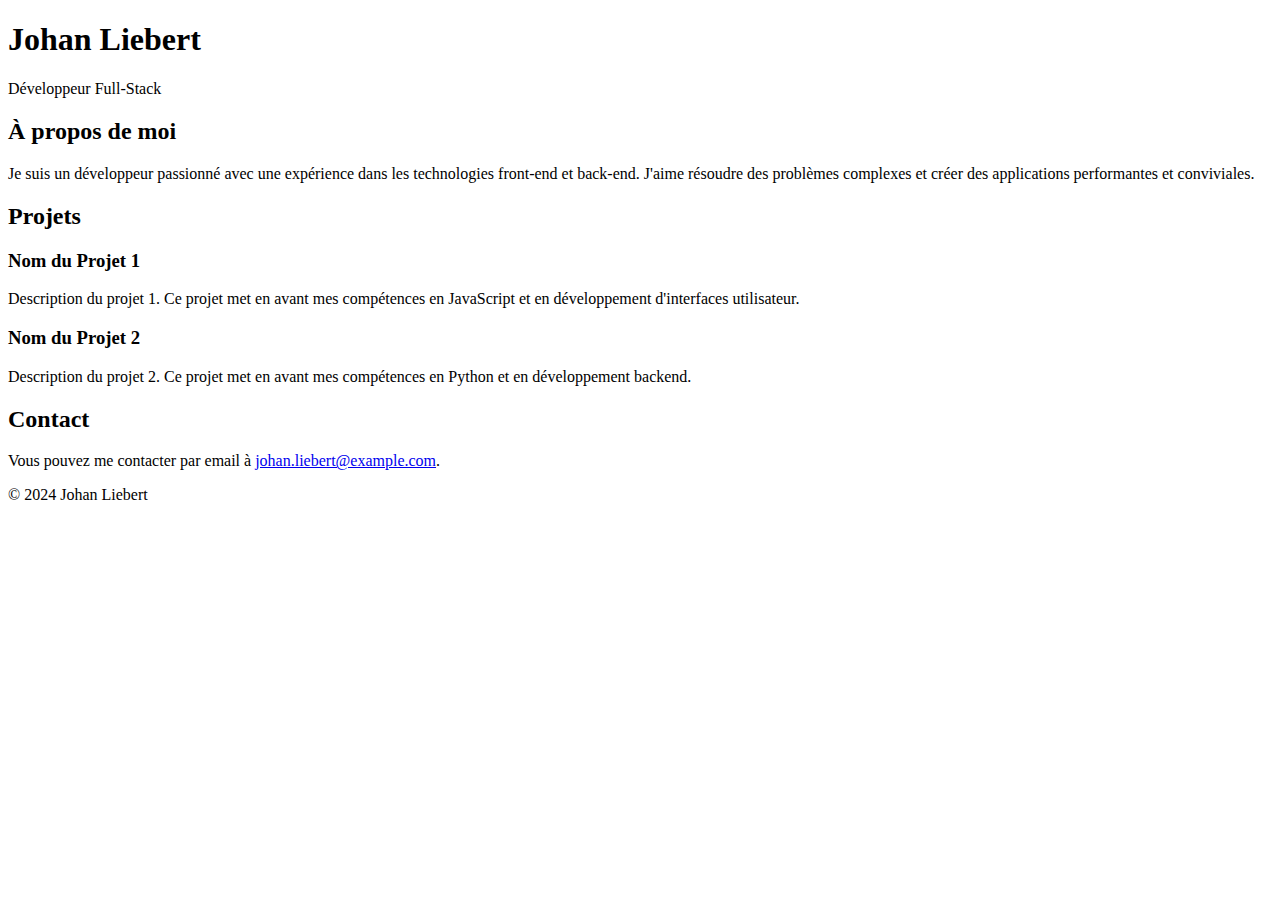
==== index.html @ 1bcf99bc "ajout de index.html et style.css" ====
<!DOCTYPE html>
<html lang="fr">
<head>
    <meta charset="UTF-8">
    <meta name="viewport" content="width=device-width, initial-scale=1.0">
    <title>Portfolio de Johan Liebert</title>
    <link rel="stylesheet" href="styles.css">
</head>
<body>
    <header>
        <h1>Johan Liebert</h1>
        <p>Développeur Full-Stack</p>
    </header>
    
    <section id="about">
        <h2>À propos de moi</h2>
        <p>Je suis un développeur passionné avec une expérience dans les technologies front-end et back-end. J'aime résoudre des problèmes complexes et créer des applications performantes et conviviales.</p>
    </section>
    
    <section id="projects">
        <h2>Projets</h2>
        <div class="project">
            <h3>Nom du Projet 1</h3>
            <p>Description du projet 1. Ce projet met en avant mes compétences en JavaScript et en développement d'interfaces utilisateur.</p>
        </div>
        <div class="project">
            <h3>Nom du Projet 2</h3>
            <p>Description du projet 2. Ce projet met en avant mes compétences en Python et en développement backend.</p>
        </div>
        <!-- Ajoute d'autres projets ici -->
    </section>
    
    <section id="contact">
        <h2>Contact</h2>
        <p>Vous pouvez me contacter par email à <a href="mailto:johan.liebert@example.com">johan.liebert@example.com</a>.</p>
    </section>
    
    <footer>
        <p>&copy; 2024 Johan Liebert</p>
    </footer>
</body>
</html>
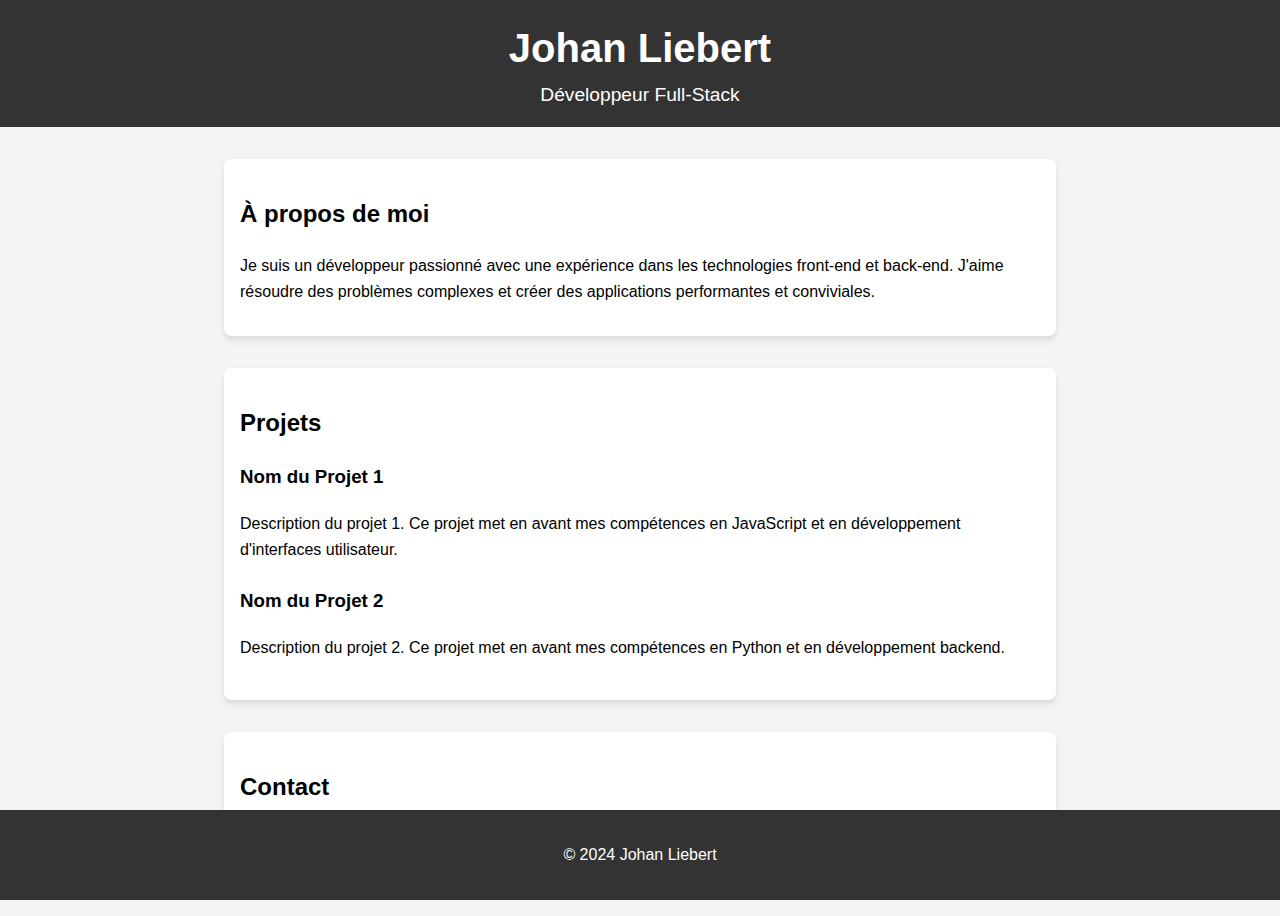
==== commit 7fbad09f: "mise a jour du style" ====
--- a/index.html
+++ b/index.html
@@ -4,7 +4,7 @@
     <meta charset="UTF-8">
     <meta name="viewport" content="width=device-width, initial-scale=1.0">
     <title>Portfolio de Johan Liebert</title>
-    <link rel="stylesheet" href="styles.css">
+    <link rel="stylesheet" href="style/style.css">
 </head>
 <body>
     <header>
--- a/style/style.css
+++ b/style/style.css
@@ -0,0 +1,47 @@
+body {
+    font-family: Arial, sans-serif;
+    margin: 0;
+    padding: 0;
+    line-height: 1.6;
+    background-color: #f4f4f4;
+}
+
+header {
+    background-color: #333;
+    color: #fff;
+    text-align: center;
+    padding: 1rem 0;
+}
+
+header h1 {
+    margin: 0;
+    font-size: 2.5rem;
+}
+
+header p {
+    margin: 0;
+    font-size: 1.2rem;
+}
+
+section {
+    margin: 2rem auto;
+    padding: 1rem;
+    max-width: 800px;
+    background-color: #fff;
+    border-radius: 8px;
+    box-shadow: 0 4px 6px rgba(0, 0, 0, 0.1);
+}
+
+.project {
+    margin-bottom: 1.5rem;
+}
+
+footer {
+    text-align: center;
+    padding: 1rem 0;
+    background-color: #333;
+    color: #fff;
+    position: absolute;
+    width: 100%;
+    bottom: 0;
+}
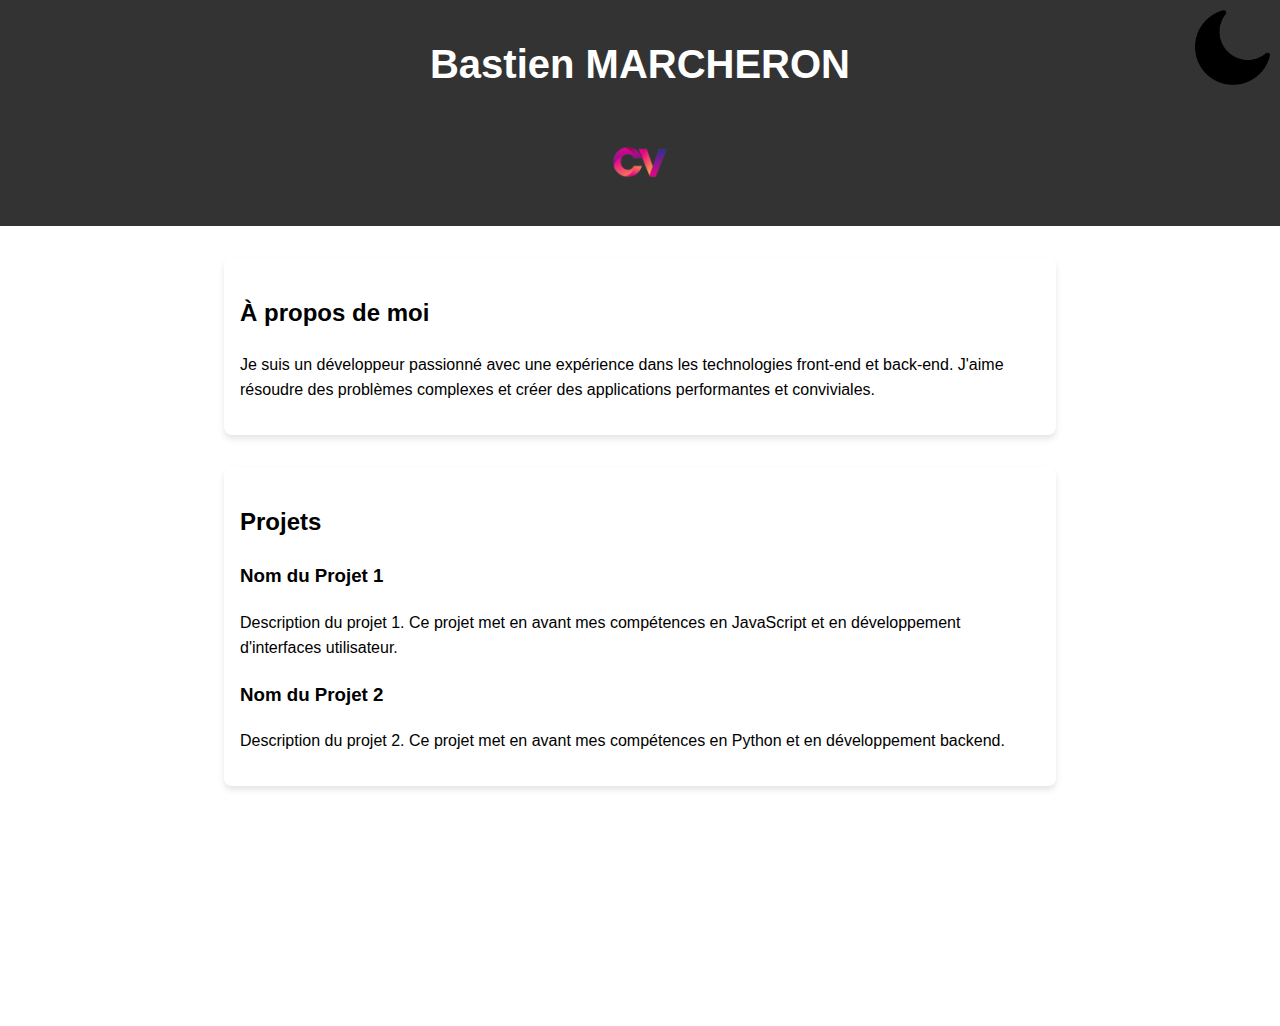
==== commit 95ee31b2: "ajout du style, logo, cv, js" ====
--- a/index.html
+++ b/index.html
@@ -3,13 +3,24 @@
 <head>
     <meta charset="UTF-8">
     <meta name="viewport" content="width=device-width, initial-scale=1.0">
-    <title>Portfolio de Johan Liebert</title>
+    <title>Portfolio de Bastien MARCHERON</title>
+
     <link rel="stylesheet" href="style/style.css">
+    <script src="script/script.js"></script>
+    
 </head>
 <body>
     <header>
-        <h1>Johan Liebert</h1>
-        <p>Développeur Full-Stack</p>
+        <h1>Bastien MARCHERON</h1>
+
+        <div id="theme-toggle">
+            <img src="logo/moon.png" alt="Changer le thème" id="theme-icon">
+        </div>
+
+        <a href="pdf/CV.pdf" download="CV.pdf" id="cv-download" target="_blank">
+            <img src="logo/cv-logo.png" alt="Télécharger mon CV" id="cv-icon">
+        </a>
+
     </header>
     
     <section id="about">
@@ -30,13 +41,12 @@
         <!-- Ajoute d'autres projets ici -->
     </section>
     
-    <section id="contact">
-        <h2>Contact</h2>
-        <p>Vous pouvez me contacter par email à <a href="mailto:johan.liebert@example.com">johan.liebert@example.com</a>.</p>
+    <section id="social">
+        <h2>Me contacter</h2>
+        <ul>
+            <li><a href="https://mail.google.com/mail/?view=cm&fs=1&to=bastien.marcheron@gmail.com" target="_blank">Gmail</a></li>
+            <li><a href="https://www.linkedin.com/in/bastien-marcheron-61b1a7242/" target="_blank">LinkedIn</a></li>
+        </ul>
     </section>
-    
-    <footer>
-        <p>&copy; 2024 Johan Liebert</p>
-    </footer>
 </body>
 </html>
--- a/style/style.css
+++ b/style/style.css
@@ -1,27 +1,36 @@
 body {
-    font-family: Arial, sans-serif;
+    font-family: Verdana, sans-serif;
     margin: 0;
     padding: 0;
     line-height: 1.6;
-    background-color: #f4f4f4;
+    background-color: white;
+}
+
+body, section {
+    transition: background-color 0.25s ease, box-shadow 0.25s ease;
 }
 
 header {
     background-color: #333;
-    color: #fff;
+    color: white;
     text-align: center;
     padding: 1rem 0;
 }
 
 header h1 {
+    font-size: 2.5rem;
     margin: 0;
-    font-size: 2.5rem;
+    color: white;
+    padding: 1rem;
+    border-radius: 5px;
+    transition: transform 0.5s ease; 
 }
 
-header p {
-    margin: 0;
-    font-size: 1.2rem;
+header h1:hover {
+    transform: scale(1.05);
+    text-shadow: 0 0 12px rgba(0, 170, 255, 0.9), 0 0 25px rgba(0, 170, 255, 0.7);
 }
+
 
 section {
     margin: 2rem auto;
@@ -32,16 +41,140 @@
     box-shadow: 0 4px 6px rgba(0, 0, 0, 0.1);
 }
 
-.project {
-    margin-bottom: 1.5rem;
+
+ul {
+    display: flex;
+    justify-content: center;
+    padding: 0;
+    list-style-type: none;
 }
 
-footer {
-    text-align: center;
-    padding: 1rem 0;
-    background-color: #333;
-    color: #fff;
+li {
+    margin: 0 20px;
+}
+
+li a {
+    display: inline-block;
+    padding: 10px 15px;
+    border: 2px solid #333;
+    border-radius: 20px;
+    box-shadow: 2px 2px 6px rgba(0, 0, 0, 0.7);
+    font-style: italic;
+    color: inherit;
+    text-decoration: none;
+    position: relative;
+    transition: all 0.3s ease;
+}
+
+li a:hover {
+    border-color: #0073e6;
+    text-decoration: underline;
+}
+
+li a::after {
+    content: ' ➔'; /* Petite flèche après le texte */
+    transition: margin-left 0.3s ease;
+}
+
+li a:hover::after {
+    margin-left: 5px;
+}
+
+
+#theme-toggle {
     position: absolute;
+    top: 10px;
+    right: 10px;
+    width: 75px;
+    height: 75px;
+    cursor: pointer;
+    background-size: cover;
+    background-repeat: no-repeat;
+    background-position: center;
+    transition: background-image 0.3s ease;
+}
+
+#theme-icon {
     width: 100%;
-    bottom: 0;
+    height: 100%;
+    object-fit: cover;
 }
+
+#cv-download {
+    display: inline-block;
+    margin-top: 10px;
+}
+
+#cv-icon {
+    width: 80px;
+    height: 80px;
+    cursor: pointer;
+    transition: transform 0.5s ease;
+}
+
+#cv-icon:hover {
+    transform: scale(1.1);
+}
+
+#social {
+    opacity: 0;
+    transition: opacity 0.5s ease-in-out;
+}
+
+#social.visible {
+    opacity: 1;
+}
+
+
+
+/* Media Queries */
+@media (max-width: 768px) {
+    header h1 {
+        font-size: 2rem;
+    }
+
+    section {
+        padding: 0.5rem;
+        font-size: 0.875rem;
+    }
+
+    a {
+        font-size: 0.875rem;
+    }
+
+    #theme-toggle {
+        width: 60px;
+        height: 60px;
+    }
+
+    #cv-icon {
+        width: 60px;
+        height: 60px;
+    }
+}
+
+@media (max-width: 480px) {
+    header h1 {
+        font-size: 1.5rem;
+    }
+
+    section {
+        margin: 1rem auto;
+        padding: 0.5rem;
+        font-size: 0.75rem;
+    }
+
+    a {
+        font-size: 0.75rem;
+    }
+
+    #theme-toggle {
+        width: 50px;
+        height: 50px;
+    }
+
+    #cv-icon {
+        width: 40px;
+        height: 40px;
+    }
+}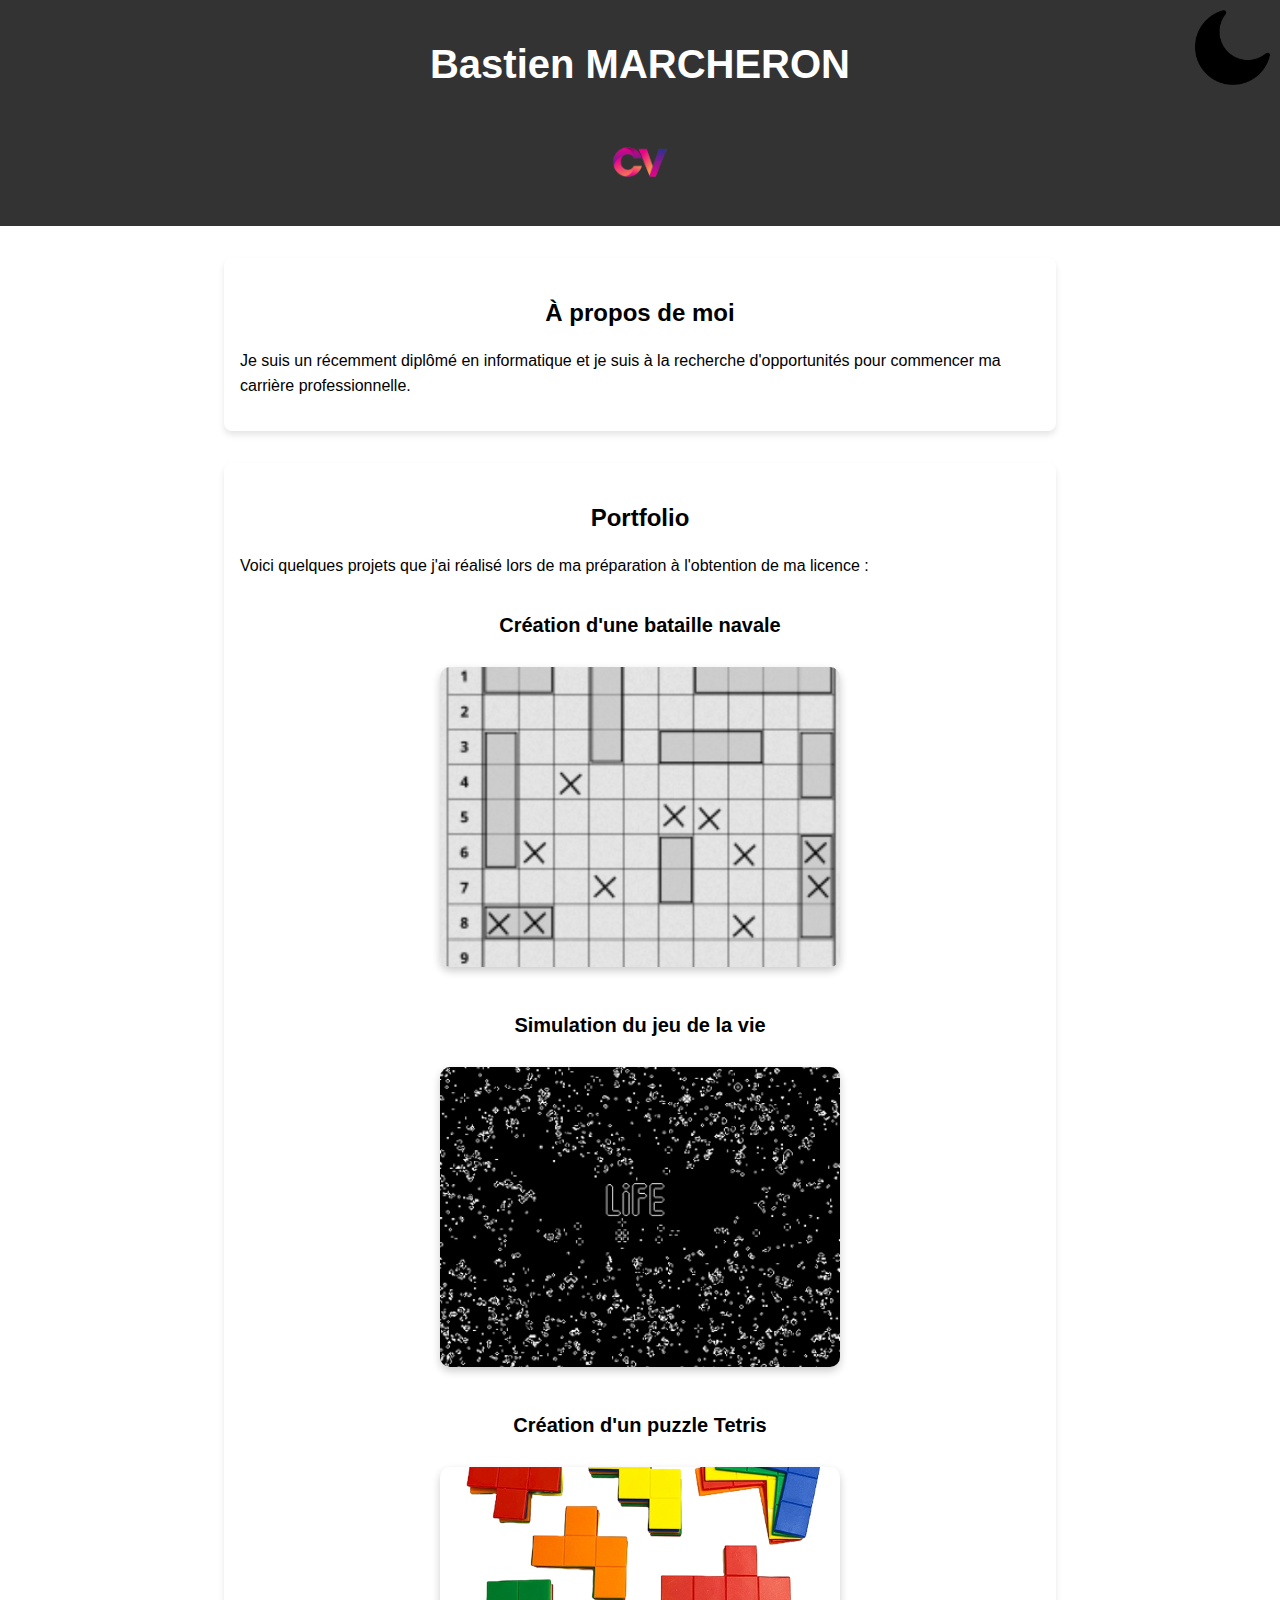
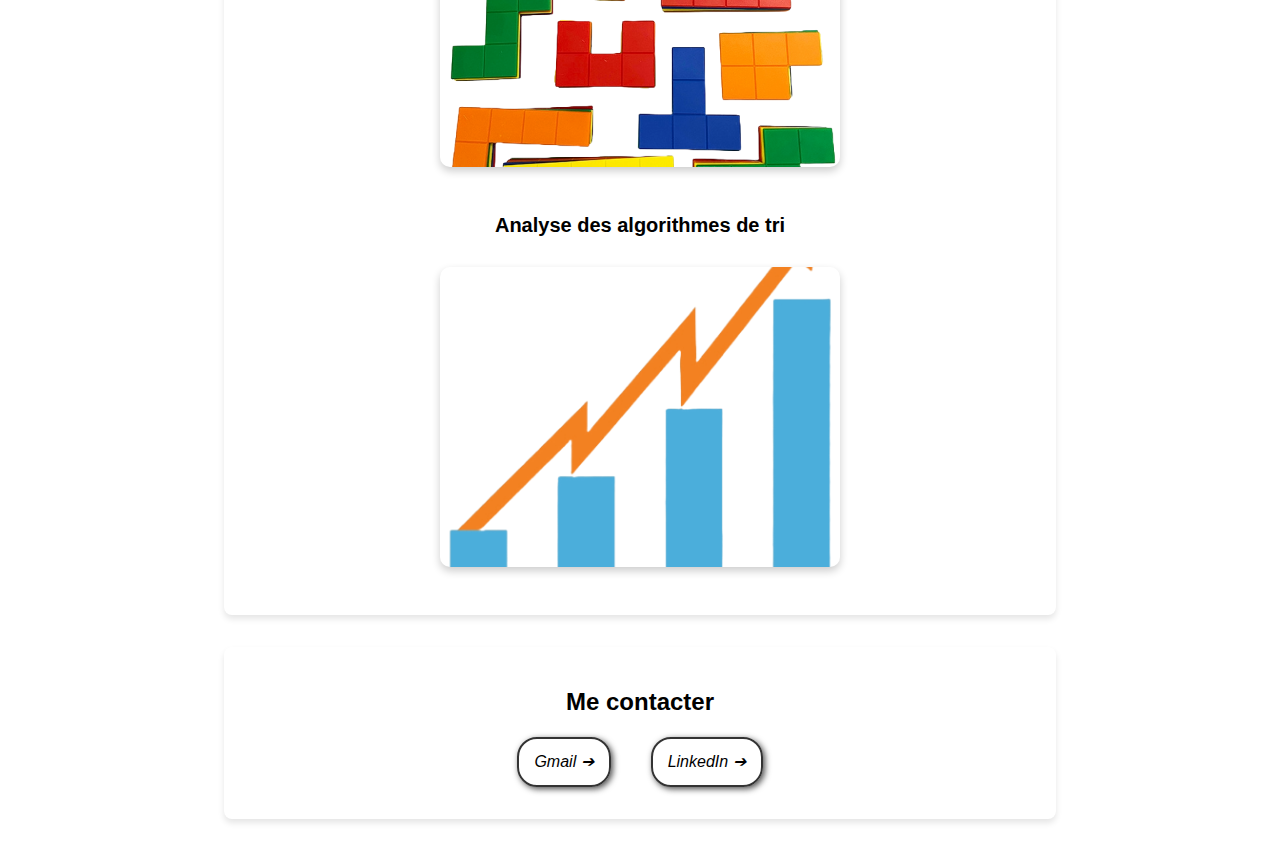
==== commit dc68839b: "ajout de differentes page, des rapports" ====
--- a/index.html
+++ b/index.html
@@ -7,7 +7,7 @@
 
     <link rel="stylesheet" href="style/style.css">
     <script src="script/script.js"></script>
-    
+
 </head>
 <body>
     <header>
@@ -25,23 +25,49 @@
     
     <section id="about">
         <h2>À propos de moi</h2>
-        <p>Je suis un développeur passionné avec une expérience dans les technologies front-end et back-end. J'aime résoudre des problèmes complexes et créer des applications performantes et conviviales.</p>
+        <p>
+            Je suis un récemment diplômé en informatique et je suis à la
+            recherche d'opportunités pour commencer ma carrière professionnelle.
+        </p>
     </section>
     
-    <section id="projects">
-        <h2>Projets</h2>
-        <div class="project">
-            <h3>Nom du Projet 1</h3>
-            <p>Description du projet 1. Ce projet met en avant mes compétences en JavaScript et en développement d'interfaces utilisateur.</p>
+    <section id="portfolio">
+        <h2>Portfolio</h2>
+        <p>Voici quelques projets que j'ai réalisé lors de ma préparation à l'obtention de ma licence :</p>
+        <div class="project-container">
+            
+            <div class="project">
+                <h3>Création d'une bataille navale</h3>
+                <a href="html/bataille_navale.html">
+                    <img src="image/bataille_navale.png" alt="Bataille navale">
+                </a>
+            </div>
+            
+            <div class="project">
+                <h3>Simulation du jeu de la vie</h3>
+                <a href="html/jeux_de_la_vie.html">
+                    <img src="image/jeux_de_la_vie.png" alt="Simulation du jeu de la vie">
+                </a>
+            </div>
+            
+            <div class="project">
+                <h3>Création d'un puzzle Tetris</h3>
+                <a href="html/puzzle_tetris.html">
+                    <img src="image/puzzle_tetris.png" alt="Puzzle Tetris">
+                </a>
+            </div>
+            
+            <div class="project">
+                <h3>Analyse des algorithmes de tri</h3>
+                <a href="html/algorithme_de_tri.html">
+                    <img src="image/algorithme_de_tri.png" alt="Analyse des algorithmes de tri">
+                </a>
+            </div>
+            
         </div>
-        <div class="project">
-            <h3>Nom du Projet 2</h3>
-            <p>Description du projet 2. Ce projet met en avant mes compétences en Python et en développement backend.</p>
-        </div>
-        <!-- Ajoute d'autres projets ici -->
     </section>
     
-    <section id="social">
+    <section id="contact">
         <h2>Me contacter</h2>
         <ul>
             <li><a href="https://mail.google.com/mail/?view=cm&fs=1&to=bastien.marcheron@gmail.com" target="_blank">Gmail</a></li>
--- a/style/style.css
+++ b/style/style.css
@@ -31,7 +31,6 @@
     text-shadow: 0 0 12px rgba(0, 170, 255, 0.9), 0 0 25px rgba(0, 170, 255, 0.7);
 }
 
-
 section {
     margin: 2rem auto;
     padding: 1rem;
@@ -41,19 +40,40 @@
     box-shadow: 0 4px 6px rgba(0, 0, 0, 0.1);
 }
 
-
-ul {
+h2 {
+    text-align: center;
+    font-size: 1.5rem;
+    margin-bottom: 0.5rem;
+}
+
+nav a {
+    color: #fff;
+    text-decoration: none;
+    font-weight: bold;
+    padding: 0.5rem;
+    display: inline-block;
+}
+
+nav a:hover, #report-download:hover {
+    text-decoration: underline;
+}
+
+#contact ul {
     display: flex;
     justify-content: center;
     padding: 0;
     list-style-type: none;
 }
 
-li {
+#contact {
+    text-align: center;
+}
+
+#contact li {
     margin: 0 20px;
 }
 
-li a {
+#contact li a {
     display: inline-block;
     padding: 10px 15px;
     border: 2px solid #333;
@@ -66,20 +86,19 @@
     transition: all 0.3s ease;
 }
 
-li a:hover {
+#contact li a:hover {
     border-color: #0073e6;
     text-decoration: underline;
 }
 
-li a::after {
-    content: ' ➔'; /* Petite flèche après le texte */
+#contact li a::after {
+    content: ' ➔';
     transition: margin-left 0.3s ease;
 }
 
-li a:hover::after {
+#contact li a:hover::after {
     margin-left: 5px;
 }
-
 
 #theme-toggle {
     position: absolute;
@@ -116,16 +135,47 @@
     transform: scale(1.1);
 }
 
-#social {
-    opacity: 0;
-    transition: opacity 0.5s ease-in-out;
-}
-
-#social.visible {
-    opacity: 1;
-}
-
-
+#report-download {
+    color : inherit;
+    text-decoration: none;
+    display: block;
+    width: 200px;
+    margin: 20px auto;
+    padding: 10px 20px;
+    text-align: center;
+    border: 2px dashed;
+    border-radius: 8px;
+    font-size: 1rem;
+    font-weight: bold;
+}
+
+
+.project {
+    text-align: center;
+    margin-bottom: 2rem;
+}
+
+.project h3 {
+    margin-bottom: 1rem;
+    font-size: 1.25rem;
+    padding: 10px;
+}
+
+.project img {
+    width: 400px;
+    height: 300px;
+    border-radius: 10px;
+    box-shadow: 0 4px 8px rgba(0, 0, 0, 0.2);
+    transition: box-shadow 0.3s ease, transform 0.3s ease;
+    margin: 0 auto;
+    display: block;
+    object-fit: cover;
+}
+
+.project img:hover {
+    box-shadow: 0 4px 12px violet;
+    transform: scale(1.05);
+}
 
 /* Media Queries */
 @media (max-width: 768px) {
@@ -151,6 +201,11 @@
         width: 60px;
         height: 60px;
     }
+
+    .project img {
+        width: 300px;
+        height: 225px;
+    }
 }
 
 @media (max-width: 480px) {
@@ -177,4 +232,9 @@
         width: 40px;
         height: 40px;
     }
-}+
+    .project img {
+        width: 250px;
+        height: 188px;
+    }
+}
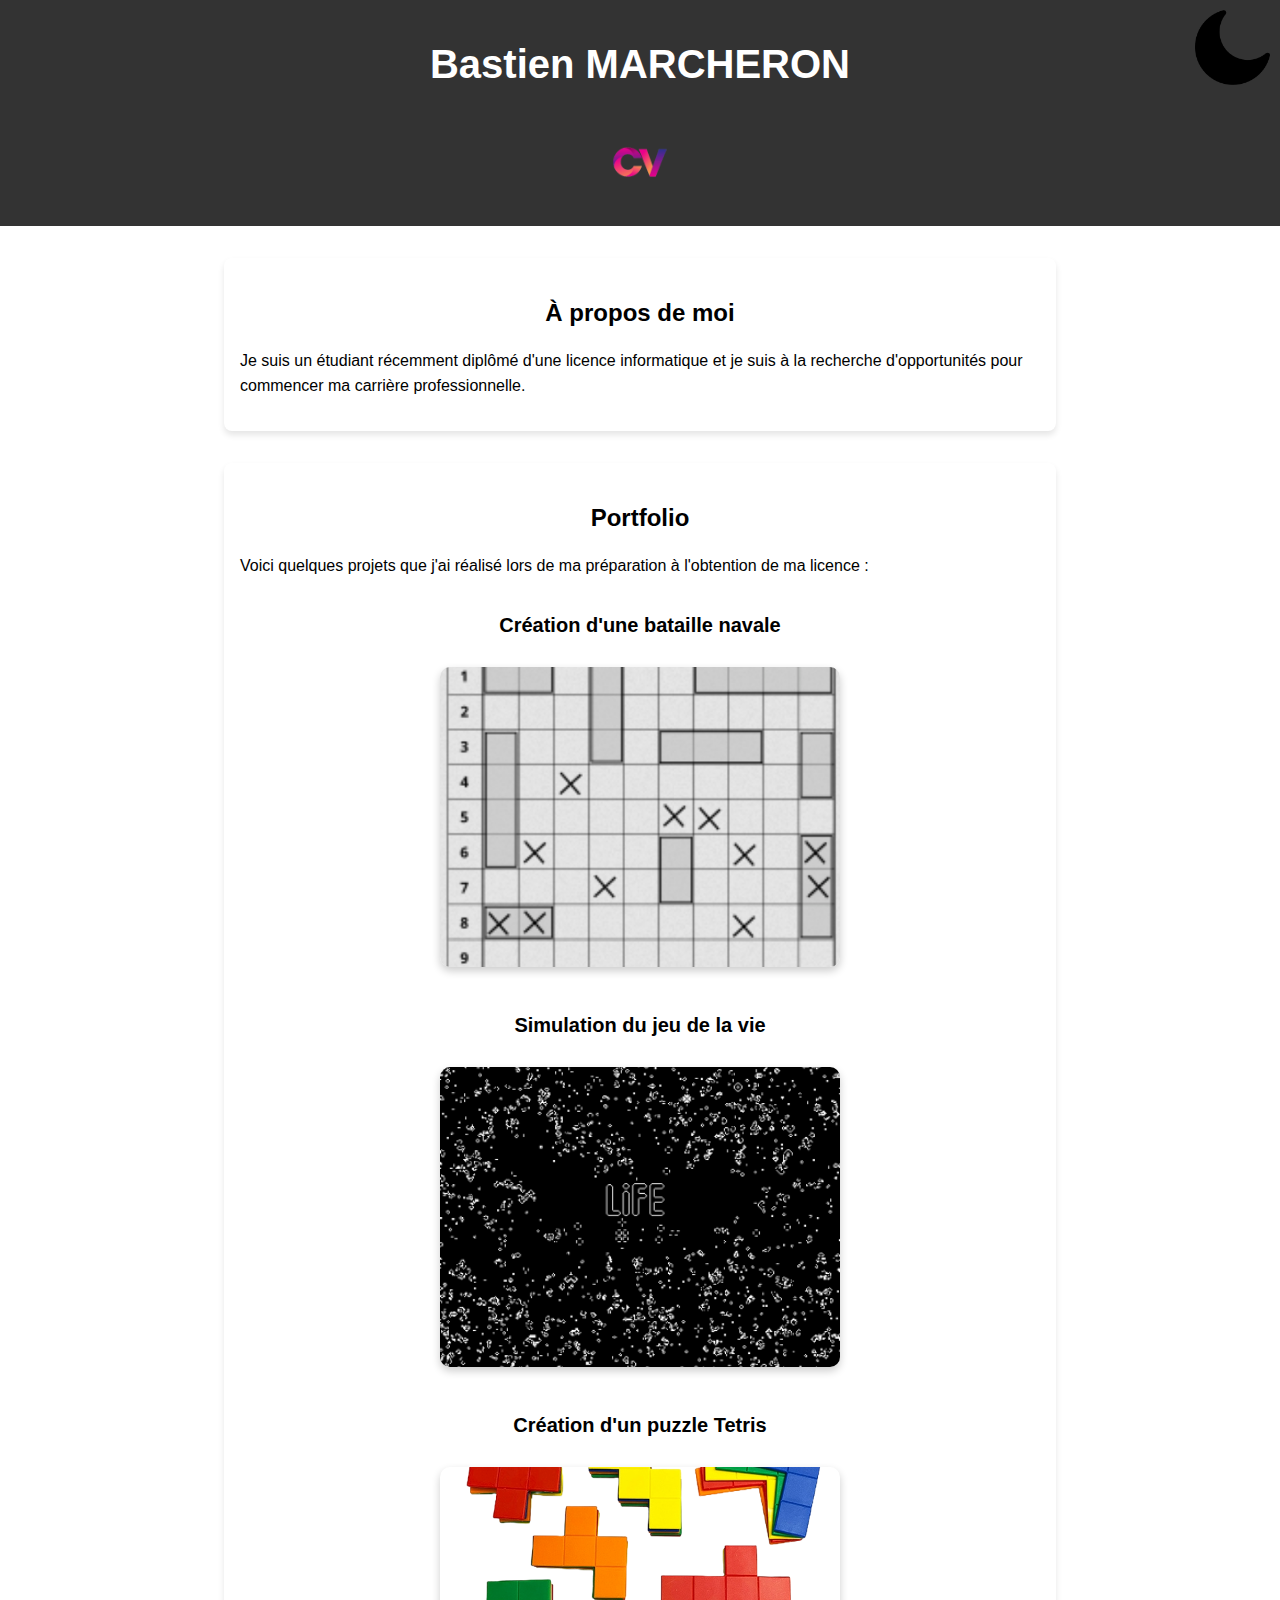
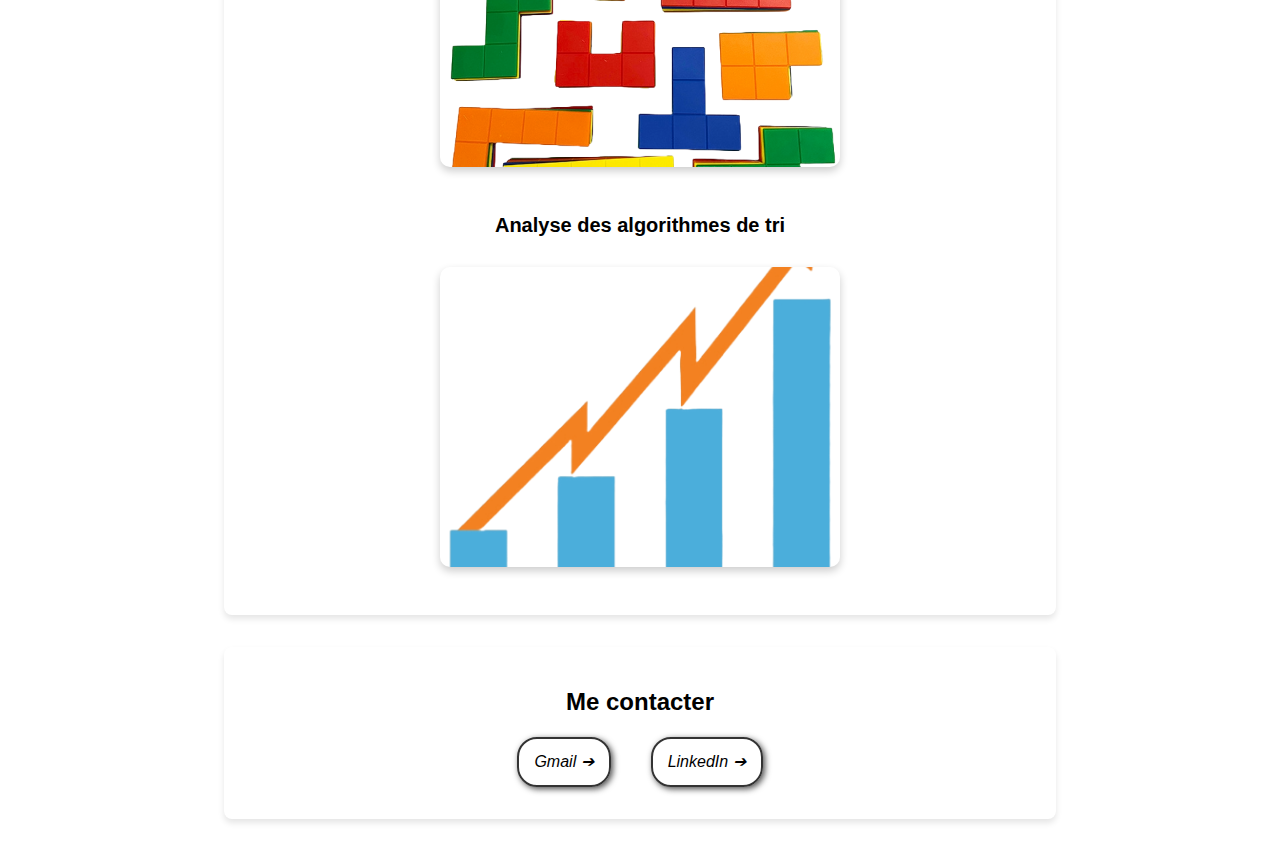
==== commit 8287d1fb: "modifications mineures, ajustement du texte" ====
--- a/index.html
+++ b/index.html
@@ -26,7 +26,7 @@
     <section id="about">
         <h2>À propos de moi</h2>
         <p>
-            Je suis un récemment diplômé en informatique et je suis à la
+            Je suis un étudiant récemment diplômé d'une licence informatique et je suis à la
             recherche d'opportunités pour commencer ma carrière professionnelle.
         </p>
     </section>
--- a/style/style.css
+++ b/style/style.css
@@ -28,14 +28,14 @@
 
 header h1:hover {
     transform: scale(1.05);
-    text-shadow: 0 0 12px rgba(0, 170, 255, 0.9), 0 0 25px rgba(0, 170, 255, 0.7);
+    text-shadow: 0 0 12px lightblue, 0 0 25px lightblue;
 }
 
 section {
     margin: 2rem auto;
     padding: 1rem;
     max-width: 800px;
-    background-color: #fff;
+    background-color: white;
     border-radius: 8px;
     box-shadow: 0 4px 6px rgba(0, 0, 0, 0.1);
 }
@@ -47,7 +47,7 @@
 }
 
 nav a {
-    color: #fff;
+    color: white;
     text-decoration: none;
     font-weight: bold;
     padding: 0.5rem;
@@ -87,7 +87,7 @@
 }
 
 #contact li a:hover {
-    border-color: #0073e6;
+    border-color: blue;
     text-decoration: underline;
 }
 
@@ -135,6 +135,7 @@
     transform: scale(1.1);
 }
 
+
 #report-download {
     color : inherit;
     text-decoration: none;
@@ -173,7 +174,7 @@
 }
 
 .project img:hover {
-    box-shadow: 0 4px 12px violet;
+    box-shadow: 0 4px 12px blue;
     transform: scale(1.05);
 }
 
